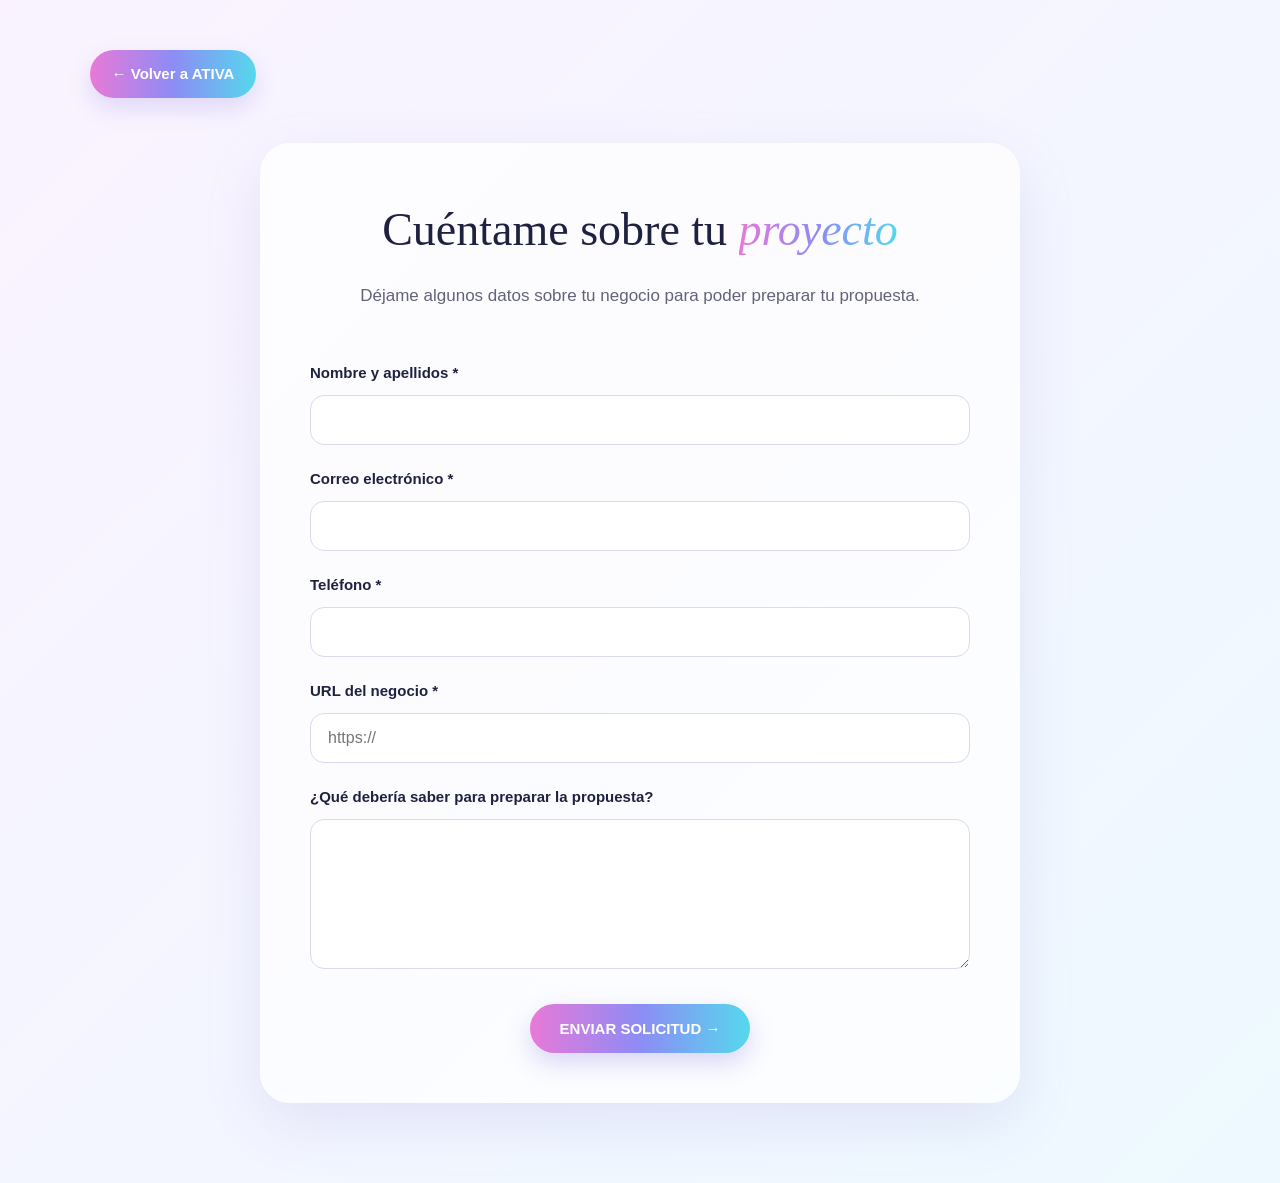
==== contacto.html @ 7340d3f2 "Add files via upload" ====
<!DOCTYPE html>
<html lang="es">
<head>
    <meta charset="UTF-8">
    <meta name="viewport" content="width=device-width, initial-scale=1.0">
    <title>Hablemos | ATIVA Digital</title>
    <link rel="stylesheet" href="style.css">
</head>

<body class="pagina-contacto">

    <main class="contacto-pagina">

        <a href="index.html" class="contacto-volver">← Volver a ATIVA</a>

        <div class="contacto-contenedor">

            <h1>Cuéntame sobre tu <span>proyecto</span></h1>

            <p class="contacto-intro">
                Déjame algunos datos sobre tu negocio para poder preparar tu propuesta.
            </p>

            <form
    class="formulario-contacto"
    action="https://formsubmit.co/ativa.digital@outlook.com"
    method="POST"
>

<input type="hidden" name="_subject" value="Nueva solicitud desde ATIVA Digital">
<input
    type="hidden"
    name="_autoresponse"
    value="Hola, gracias por contactar con ATIVA Digital. Hemos recibido correctamente tu solicitud. Revisaremos la información que nos has facilitado y nos pondremos en contacto contigo por teléfono lo antes posible. Estamos cuando nos necesitas. Tu negocio es nuestro compromiso."
>

<input type="hidden" name="_next" value="http://127.0.0.1:5500/gracias.html">
<label for="nombre">Nombre y apellidos *</label>
                <input
                    type="text"
                    id="nombre"
                    name="nombre"
                    required
                >

                <label for="email">Correo electrónico *</label>
                <input
                    type="email"
                    id="email"
                    name="email"
                    required
                >

                <label for="telefono">Teléfono *</label>
                <input
                    type="tel"
                    id="telefono"
                    name="telefono"
                    required
                >

                <label for="url">URL del negocio *</label>
                <input
                    type="url"
                    id="url"
                    name="url"
                    placeholder="https://"
                    required
                >

                <label for="mensaje">
                    ¿Qué debería saber para preparar la propuesta?
                </label>
                <textarea
                    id="mensaje"
                    name="mensaje"
                    rows="6"
                ></textarea>

                <button type="submit">ENVIAR SOLICITUD →</button>

            </form>

        </div>

    </main>

</body>
</html>
---- style.css ----
/* =========================
   ESTILOS GENERALES
========================= */

* {
    box-sizing: border-box;
    margin: 0;
    padding: 0;
}

html {
    scroll-behavior: smooth;
    scroll-padding-top: 180px;
}

body {
    font-family: Arial, sans-serif;
    color: #202044;
    background: linear-gradient(135deg, #ffffff 0%, #faf4ff 50%, #eef7ff 100%);
    line-height: 1.6;
}

/* =========================
   CABECERA
========================= */

header {
    display: flex;
    justify-content: space-between;
    align-items: center;
    padding: 25px 7%;
    background: #171936;
    position: sticky;
    top: 0;
    z-index: 100;
    box-shadow: 0 2px 15px rgba(100, 70, 150, 0.08);
}

.logo {
    width: 150px;
    height: auto;
    display: block;
}

nav {
    display: flex;
    gap: 30px;
}

nav a {
    text-decoration: none;
    color: white;
    font-weight: 600;
    transition: 0.3s;
}

nav a:hover {
    color: #d77be0;
}

/* =========================
   INICIO / HERO
========================= */

#inicio {
    min-height: 560px;
    padding: 55px 7%;
    display: flex;
    justify-content: center;
    background:
        radial-gradient(circle at 85% 25%, #eadcff 0%, transparent 28%),
        radial-gradient(circle at 95% 85%, #d9f5ff 0%, transparent 30%),
        linear-gradient(135deg, #fffafc 0%, #faf5ff 55%, #f0faff 100%);
}

.hero-contenido {
    width: 100%;
    max-width: 1250px;
    display: grid;
    grid-template-columns: 1fr 1fr;
    align-items: center;
    gap: 60px;
}

.hero-texto {
    max-width: 650px;
}

#inicio > p:first-child {
    color: #b56bc7;
    font-weight: bold;
    letter-spacing: 2px;
    margin-bottom: 22px;
}

#inicio h2 {
    font-family: Georgia, serif;
    font-size: clamp(42px, 5.2vw, 68px);
    line-height: 1.08;
    max-width: 620px;
    color: #202044;
    margin-bottom: 30px;
}

#inicio .hero-descripcion {
    max-width: 560px;
    font-size: 18px;
    color: #62627a;
    margin-bottom: 30px;
}

/* Espacio reservado para tu fotografía */

.hero-foto {
    position: relative;
    width: 600px;
    height: 520px;
    display: flex;
    align-items: flex-end;
    justify-content: center;
    overflow: visible;
}

/* Mancha degradada de detrás */
.hero-foto::before {
    content: "";
    position: absolute;
    width: 520px;
    height: 420px;
    left: 0;
    top: 35px;

    background: linear-gradient(
        135deg,
        #f6c5ef 0%,
        #d9c8ff 48%,
        #b8e9f5 100%
    );

    border-radius:
        58% 42% 55% 45% /
        48% 55% 45% 52%;

    transform: rotate(-2deg);
    z-index: 0;
}

/* Tu foto */
.hero-foto {
    position: relative;
    width: 600px;
    height: 500px;

    background-image: url("burbuja-ativa-transparente.png");
    background-repeat: no-repeat;
    background-position: calc(50% - 20px) center;
    background-size: contain;

    overflow: visible;
}

.hero-foto::before,
.hero-foto::after {
    content: none;
}

/* Tu foto */
.hero-foto img {
    position: absolute;

    width: 430px;
    height: auto;

    left: 70px;
    bottom: 55px;

    display: block;
    z-index: 2;
    -webkit-mask-image: linear-gradient(
    to bottom,
    black 0%,
    black 85%,
    rgba(0, 0, 0, 0.7) 91%,
    transparent 100%
);

mask-image: linear-gradient(
    to bottom,
    black 0%,
    black 85%,
    rgba(0, 0, 0, 0.7) 91%,
    transparent 100%
);

   -webkit-clip-path: path("M0 0 H430 V500 C390 500 360 510 325 520 C285 532 245 536 205 528 C165 520 135 502 100 500 C65 498 35 508 0 515 Z");
clip-path: path("M0 0 H430 V500 C390 500 360 510 325 520 C285 532 245 536 205 528 C165 520 135 502 100 500 C65 498 35 508 0 515 Z");

}

/* Tu nombre */
.hero-nombre {
    position: absolute;

    right: -20px;
    top: 125px;

    margin: 0;

    font-family: Georgia, serif;
    font-size: 30px;
    font-style: italic;

    color: #5269c8;
    white-space: nowrap;

    z-index: 4;
}

/* Botones */

button, .hero-boton, .boton-hablemos {
    width: fit-content;
    border: none;
    padding: 16px 30px;
    border-radius: 40px;
    background: linear-gradient(90deg, #e879d7, #8d8cf5, #55d8ed);
    color: white;
    font-size: 15px;
    font-weight: bold;
    cursor: pointer;
    box-shadow: 0 10px 25px rgba(120, 100, 220, 0.25);
    transition: 0.3s;
    text-decoration: none;
display: inline-block;
}

button:hover, .hero-boton:hover, .boton-hablemos:hover {
    transform: translateY(-3px);
    box-shadow: 0 15px 30px rgba(120, 100, 220, 0.35);
}

/* =========================
   SECCIONES
========================= */

section {
    padding: 90px 7%;
}

section h2 {
    font-family: Georgia, serif;
    font-size: 45px;
    margin-bottom: 35px;
}

/* =========================
   SERVICIOS
========================= */

#servicios {
    background: white;
}

#servicios h2 {
    text-align: center;
}

#servicios h3 {
    font-size: 21px;
    margin-top: 25px;
    margin-bottom: 8px;
}

#servicios p {
    color: #6b6b80;
    max-width: 700px;
}

/* =========================
   QUIÉNES SOMOS
========================= */

#sobre-mi > .titulo-servicios::after {
    content: "";
    display: block;
    width: 100px;
    height: 4px;
    margin: 10px auto 0;
    border-radius: 10px;
    background: linear-gradient(90deg, #c77dff, #6c63ff);
}


#sobre-mi {
    background: linear-gradient(135deg, #faf3ff, #eef9ff);
}

#sobre-mi p {
    max-width: 750px;
    font-size: 18px;
    color: #62627a;
}

/* =========================
   PORTFOLIO
========================= */

#portfolio {
    background: white;
}

#portfolio p {
    color: #6b6b80;
}

/* =========================
   CONTACTO
========================= */

#contacto {
    text-align: center;
    background: linear-gradient(135deg, #f4e7ff, #e5f8ff);
}

#contacto p {
    color: #62627a;
    margin-bottom: 25px;
}

/* =========================
   RESPONSIVE - MÓVIL
========================= */

@media (max-width: 768px) {

    header {
        flex-direction: column;
        gap: 15px;
        padding: 20px;
    }

    nav {
        gap: 15px;
        flex-wrap: wrap;
        justify-content: center;
    }

    #inicio {
        min-height: 550px;
        padding: 70px 25px;
    }

    #inicio h2 {
        font-size: 50px;
    }

    section {
        padding: 65px 25px;
    }

    section h2 {
        font-size: 38px;
    }
}
/* =========================
   SERVICIOS - TARJETAS
========================= */

#servicios {
    padding: 90px 7%;
}

.servicios-contenido {
    max-width: 1200px;
    margin: 0 auto;
}

.servicios-etiqueta {
    color: #8c78b8;
    font-size: 14px;
    font-weight: 700;
    letter-spacing: 2px;
    margin-bottom: 12px;
}

.servicios-contenido h2 {
    font-size: 42px;
    font-weight: 700;
    line-height: 1.15;
    color: #202044;
    text-align: center;
    letter-spacing: -1px;
    margin: 0 auto 20px;
    max-width: 1000px;
    position: relative;
}

.servicios-contenido h2::after {
    content: "";
    display: block;
    width: 100px;
    height: 4px;
    margin: 18px auto 0;
    border-radius: 10px;
    background: linear-gradient(90deg, #c77dff, #6c63ff);
}

.servicios-intro {
    max-width: 650px;
    color: #66647a;
    margin-bottom: 45px;
}

.servicios-grid {
    display: grid;
    grid-template-columns: repeat(6, 1fr);
    gap: 16px;
}

.servicio-card {
    background: #ffffff;
    border-radius: 18px;
    padding: 20px 16px;
    min-height: 210px;
    box-shadow: 0 8px 22px rgba(80, 60, 120, 0.08);
}

.servicio-icono {
    width: 46px;
    height: 46px;
    border-radius: 14px;
    display: flex;
    align-items: center;
    justify-content: center;
    background: linear-gradient(135deg, #f4dfff, #e5f4ff);
    font-size: 21px;
    margin-bottom: 16px;
    line-height: 1;
}

.servicio-card h3 {
    font-size: 16px;
    line-height: 1.3;
    margin-bottom: 8px;
}

.servicio-card p {
    font-size: 12px;
    line-height: 1.45;
    margin-bottom: 12px;
}

.servicio-flecha {
    font-size: 19px;
}

.servicio-card {
    background: #ffffff;
    border-radius: 24px;
    padding: 30px;
    min-height: 260px;
    box-shadow: 0 10px 30px rgba(80, 60, 120, 0.08);
    border: 1px solid rgba(180, 140, 220, 0.25);
    transition: transform 0.3s ease, box-shadow 0.3s ease;
    position: relative;
}
.servicio-card:hover {
    border-color: transparent;
    background:
        linear-gradient(#ffffff, #ffffff) padding-box,
        linear-gradient(135deg, #f45bb5, #9b7bea, #63c8ef) border-box;
}

.servicio-card:hover {
    transform: translateY(-6px);
    box-shadow: 0 16px 35px rgba(80, 60, 120, 0.14);
}

.servicio-icono {
    width: 58px;
    height: 58px;
    border-radius: 18px;
    display: flex;
    align-items: center;
    justify-content: center;
    background: linear-gradient(135deg, #f7b6dc, #b9a3f5, #9bdff5);
    font-size: 27px;
    color: #6f5aa8;
    margin-bottom: 22px;
    text-shadow: none;
}

.servicio-card h3 {
    color: #202044;
    font-size: 20px;
    margin-bottom: 12px;
}

.servicio-card p {
    color: #706d7d;
    font-size: 15px;
    line-height: 1.6;
    margin-bottom: 20px;
}

.servicio-flecha {
    font-size: 20px;
    color: #8c65c7;
    font-weight: 600;
    display: inline-block;
    transition: transform 0.3s ease, color 0.3s ease;
}

.servicio-card:hover .servicio-flecha {
    transform: translateX(5px);
    color: #d45ac7;
}

/* =========================
   SERVICIOS - MÓVIL
========================= */

@media (max-width: 900px) {
    .servicios-grid {
        grid-template-columns: repeat(3, 1fr);
    }
}

@media (max-width: 600px) {
    .servicios-grid {
        grid-template-columns: 1fr;
    }
}

@media (max-width: 600px) {
    #servicios {
        padding: 70px 6%;
    }

    .servicios-grid {
        grid-template-columns: 1fr;
    }

    .servicios-contenido h2 {
        font-size: 32px;
    }
}

.titulo-servicios {
    text-align: center;
    font-size: 44px;
    font-family: Georgia, serif;
    color: #1f2140;
    font-weight: 500;
    margin-bottom: 25px;
}

.titulo-servicios span {
    font-style: italic;
    background: linear-gradient(90deg, #e879d7, #8d8cf5, #55d8ed);
-webkit-background-clip: text;
-webkit-text-fill-color: transparent;
background-clip: text;
}

#portfolio > .titulo-servicios::after {
    content: "";
    display: block;
    width: 100px;
    height: 4px;
    margin: 10px auto 0;
    border-radius: 10px;
    background: linear-gradient(90deg, #c77dff, #6c63ff);
}

.hero-destacado {
    font-style: italic;
    background: linear-gradient(90deg, #e879d7, #8d8cf5, #55d8ed);
    -webkit-background-clip: text;
    background-clip: text;
    -webkit-text-fill-color: transparent;
    color: transparent;
}

/* ========================================
   QUIÉNES SOMOS - NUEVO DISEÑO
======================================== */

.quienes-bloque {
    max-width: 1200px;
    margin: 0 auto;
    padding: 60px 40px;
    display: flex;
    align-items: center;
    gap: 70px;
}

.quienes-texto {
    width: 52%;
}

.quienes-imagen {
    width: 48%;
}

.quienes-imagen img {
    width: 100%;
    height: auto;
    display: block;
    border-radius: 30px;
}

/* ===== QUIÉNES SOMOS - ESTILO FINAL ===== */

.quienes-bloque-1 {
    max-width: 1280px;
    margin: 0 auto;
    padding: 25px 6%;
    display: flex;
    align-items: flex-start;
    gap: 70px;
}

.quienes-texto {
    flex: 1;
}

.quienes-imagen {
    flex: 1;
}

.quienes-etiqueta {
    font-size: 14px;
    font-weight: 700;
    letter-spacing: 0.5px;
    color: #d45bd8;
    margin-bottom: 18px;
    position: relative;
    display: inline-block;
}

.quienes-etiqueta::after {
    content: "";
    display: inline-block;
    width: 85px;
    height: 2px;
    margin-left: 18px;
    vertical-align: middle;
    background: linear-gradient(90deg, #e879d7, #8d8cf5, #55d8ed);
}

.quienes-titulo {
    font-family: Arial, sans-serif;
    font-size: 34px;
    line-height: 1.35;
    color: #1f2140;
    margin-bottom: 24px;
    font-weight: 700;
}

.quienes-titulo span {
    background: linear-gradient(90deg, #e879d7, #8d8cf5, #55d8ed);
    -webkit-background-clip: text;
    background-clip: text;
    -webkit-text-fill-color: transparent;
    color: transparent;
}

.quienes-texto p {
    font-size: 17px;
    line-height: 1.55;
    color: #272846;
    margin-bottom: 22px;
}

.boton-quienes {
    display: inline-block;
    margin-top: 8px;
    padding: 16px 30px;
    border-radius: 40px;
    background: linear-gradient(90deg, #e879d7, #8d8cf5, #55d8ed);
    color: white;
    text-decoration: none;
    font-size: 16px;
    font-weight: 700;
    box-shadow: 0 10px 25px rgba(120, 100, 220, 0.25);
    transition: 0.3s;
}

.boton-quienes:hover {
    transform: translateY(-3px);
    box-shadow: 0 15px 30px rgba(120, 100, 220, 0.35);
}

.quienes-imagen img {
    width: 100%;
    max-width: 600px;
    height: auto;
    display: block;
    margin: 0 auto;
    border-radius: 30px;
}

@media (max-width: 900px) {
    .quienes-bloque-1 {
        flex-direction: column;
        padding: 50px 6%;
    }

    .quienes-titulo {
        font-size: 42px;
    }

    .quienes-texto,
    .quienes-imagen {
        width: 100%;
    }
}

/* ===== QUIÉNES SOMOS - SEGUNDO BLOQUE ===== */

.quienes-bloque-2 {
    max-width: 1280px;
    margin: -140px auto 0;
    padding: 25px 6%;
    display: flex;
    align-items: flex-start;
    gap: 70px;
}

.quienes-bloque-2 .quienes-imagen {
    width: 48%;
    transform: translateY(25px);
}

.quienes-bloque-2 .quienes-texto {
    width: 52%;
    transform: translateY(-20px);
}

.quienes-bloque-2 .quienes-imagen img {
    width: 100%;
    max-width: 600px;
    height: auto;
    display: block;
    border-radius: 30px;
}

.quienes-cierre {
    width: 88%;
box-sizing: border-box;
margin-left: auto;
margin-right: auto;
    margin-top: 28px;
    padding: 18px 22px;
    border-radius: 22px;
    background: linear-gradient(
        90deg,
        rgba(232, 121, 215, 0.12),
        rgba(141, 140, 245, 0.12),
        rgba(85, 216, 237, 0.12)
    );
}
.quienes-eslogan {
    width: 88%;
    margin: 18px auto 0;
    text-align: center;
}

.quienes-eslogan {
    margin-top: 20px;
    font-family: Georgia, serif;
    font-style: italic;
    font-size: 20px !important;
    background: linear-gradient(90deg, #e879d7, #8d8cf5, #55d8ed);
    -webkit-background-clip: text;
    background-clip: text;
    -webkit-text-fill-color: transparent;
    color: transparent;
}

@media (max-width: 900px) {
    .quienes-bloque-2 {
        flex-direction: column;
        padding: 50px 6%;
    }

    .quienes-bloque-2 .quienes-imagen,
    .quienes-bloque-2 .quienes-texto {
        width: 100%;
    }
}

.quienes-analizamos {
    width: 100%;
    max-width: 1280px;
    margin: 20px auto 0;
    font-size: 17px;
    line-height: 1.55;
}

#sobre-mi > .quienes-analizamos {
    width: 88%;
    max-width: none;
    margin: 5px auto 0;
}

#sobre-mi .quienes-texto,
#sobre-mi .quienes-analizamos,
#sobre-mi .quienes-cierre,
#sobre-mi .quienes-eslogan {
    width: 88%;
    max-width: none;
    margin-left: auto;
    margin-right: auto;
    box-sizing: border-box;
}

#sobre-mi .quienes-texto p,
#sobre-mi .quienes-analizamos {
    text-align: justify;
}

/* =========================
   PÁGINA DE CONTACTO ATIVA
========================= */

.pagina-contacto {
    margin: 0;
    min-height: 100vh;
    font-family: Arial, sans-serif;
    color: #1f2140;
    background: linear-gradient(135deg, #faf3ff, #eef9ff);
}

.contacto-pagina {
    min-height: 100vh;
    padding: 50px 7% 80px;
    box-sizing: border-box;
}

.contacto-volver {
    display: inline-block;
    margin-bottom: 45px;
    padding: 12px 22px;
    border-radius: 40px;
    background: linear-gradient(90deg, #e879d7, #8d8cf5, #55d8ed);
    color: white;
    font-size: 15px;
    font-weight: 700;
    text-decoration: none;
    box-shadow: 0 10px 25px rgba(120, 100, 220, 0.20);
    transition: 0.3s;
}

.contacto-volver:hover {
    transform: translateY(-3px);
    box-shadow: 0 15px 30px rgba(120, 100, 220, 0.30);
}

.contacto-contenedor {
    width: 90%;
    max-width: 760px;
    margin: 0 auto;
    padding: 50px;
    background: rgba(255, 255, 255, 0.72);
    border-radius: 30px;
    box-shadow: 0 20px 60px rgba(100, 80, 180, 0.12);
}

.contacto-contenedor h1 {
    margin: 0 0 15px;
    text-align: center;
    font-family: Georgia, serif;
    font-size: 46px;
    font-weight: 500;
    color: #1f2140;
}

.contacto-contenedor h1 span {
    font-style: italic;
    background: linear-gradient(90deg, #e879d7, #8d8cf5, #55d8ed);
    -webkit-background-clip: text;
    background-clip: text;
    -webkit-text-fill-color: transparent;
}

.contacto-intro {
    max-width: 600px;
    margin: 0 auto 40px;
    text-align: center;
    font-size: 17px;
    line-height: 1.6;
    color: #62627a;
}

.formulario-contacto {
    display: flex;
    flex-direction: column;
    gap: 10px;
}

.formulario-contacto label {
    margin-top: 12px;
    font-size: 15px;
    font-weight: 700;
    color: #1f2140;
}

.formulario-contacto input,
.formulario-contacto textarea {
    width: 100%;
    box-sizing: border-box;
    padding: 15px 17px;
    font-family: Arial, sans-serif;
    font-size: 16px;
    color: #1f2140;
    background: white;
    border: 1px solid #ddd8ee;
    border-radius: 14px;
    outline: none;
    transition: 0.3s;
}

.formulario-contacto textarea {
    resize: vertical;
    min-height: 150px;
}

.formulario-contacto input:focus,
.formulario-contacto textarea:focus {
    border-color: #8d8cf5;
    box-shadow: 0 0 0 4px rgba(141, 140, 245, 0.12);
}

.formulario-contacto button {
    align-self: center;
    margin-top: 25px;
}

@media (max-width: 600px) {

    .contacto-pagina {
        padding: 25px 18px 50px;
    }

    .contacto-volver {
        margin-bottom: 25px;
        padding: 10px 18px;
        font-size: 14px;
    }

    .contacto-contenedor {
        width: 100%;
        padding: 28px 20px;
        border-radius: 22px;
    }

    .contacto-contenedor h1 {
        font-size: 34px;
        line-height: 1.15;
    }

    .contacto-intro {
        font-size: 15px;
        margin-bottom: 28px;
    }

    .formulario-contacto input,
    .formulario-contacto textarea {
        font-size: 16px;
        padding: 14px;
    }

    .formulario-contacto button {
        width: 100%;
        text-align: center;
    }
}

/* =========================
   PÁGINA DE GRACIAS ATIVA
========================= */

.pagina-gracias {
    margin: 0;
    min-height: 100vh;
    font-family: Arial, sans-serif;
    color: #1f2140;
    background: linear-gradient(135deg, #faf3ff, #eef9ff);
}

.gracias-pagina {
    min-height: 100vh;
    display: flex;
    align-items: center;
    justify-content: center;
    padding: 40px 7%;
    box-sizing: border-box;
}

.gracias-contenedor {
    width: 90%;
    max-width: 760px;
    padding: 60px 50px;
    text-align: center;
    background: rgba(255, 255, 255, 0.72);
    border-radius: 30px;
    box-shadow: 0 20px 60px rgba(100, 80, 180, 0.12);
}

.gracias-icono {
    font-size: 38px;
    margin-bottom: 20px;
    color: #8d8cf5;
}

.gracias-contenedor h1 {
    margin: 0 0 20px;
    font-family: Georgia, serif;
    font-size: 46px;
    font-weight: 500;
    color: #1f2140;
}

.gracias-contenedor h1 span {
    font-style: italic;
    background: linear-gradient(90deg, #e879d7, #8d8cf5, #55d8ed);
    -webkit-background-clip: text;
    background-clip: text;
    -webkit-text-fill-color: transparent;
}

.gracias-contenedor p {
    max-width: 620px;
    margin: 0 auto 18px;
    font-size: 17px;
    line-height: 1.7;
    color: #62627a;
}

.gracias-destacado {
    margin-top: 25px !important;
    margin-bottom: 35px !important;
    font-family: Georgia, serif;
    font-style: italic;
    font-size: 20px !important;
    color: #1f2140 !important;
}

@media (max-width: 600px) {

    .gracias-pagina {
        padding: 25px 18px;
    }

    .gracias-contenedor {
        width: 100%;
        padding: 40px 22px;
        border-radius: 22px;
    }

    .gracias-contenedor h1 {
        font-size: 34px;
        line-height: 1.15;
    }

    .gracias-contenedor p {
        font-size: 15px;
    }

    .gracias-destacado {
        font-size: 18px !important;
    }

    .gracias-contenedor .boton-hablemos {
        width: 100%;
        box-sizing: border-box;
        text-align: center;
    }
}

.menu-servicios {
    position: relative;
    display: inline-block;
}

.servicios-link {
    display: inline-flex;
    align-items: center;
    gap: 6px;
}

.submenu-servicios {
    display: none !important;
    position: absolute;
    top: 100%;
    left: 50%;
    transform: translateX(-50%);
    min-width: 205px;
    background: #0d1b2a;
    border-radius: 12px;
    padding: 12px 0;
    box-shadow: 0 12px 30px rgba(0, 0, 0, 0.18);
    z-index: 9999;
}

.submenu-servicios a {
    display: block;
    padding: 9px 16px;
    color: white;
    text-decoration: none;
    white-space: nowrap;
}

.submenu-servicios a:hover {
    background: rgba(255, 255, 255, 0.08);
}

.menu-servicios:hover .submenu-servicios {
    display: block !important;
}
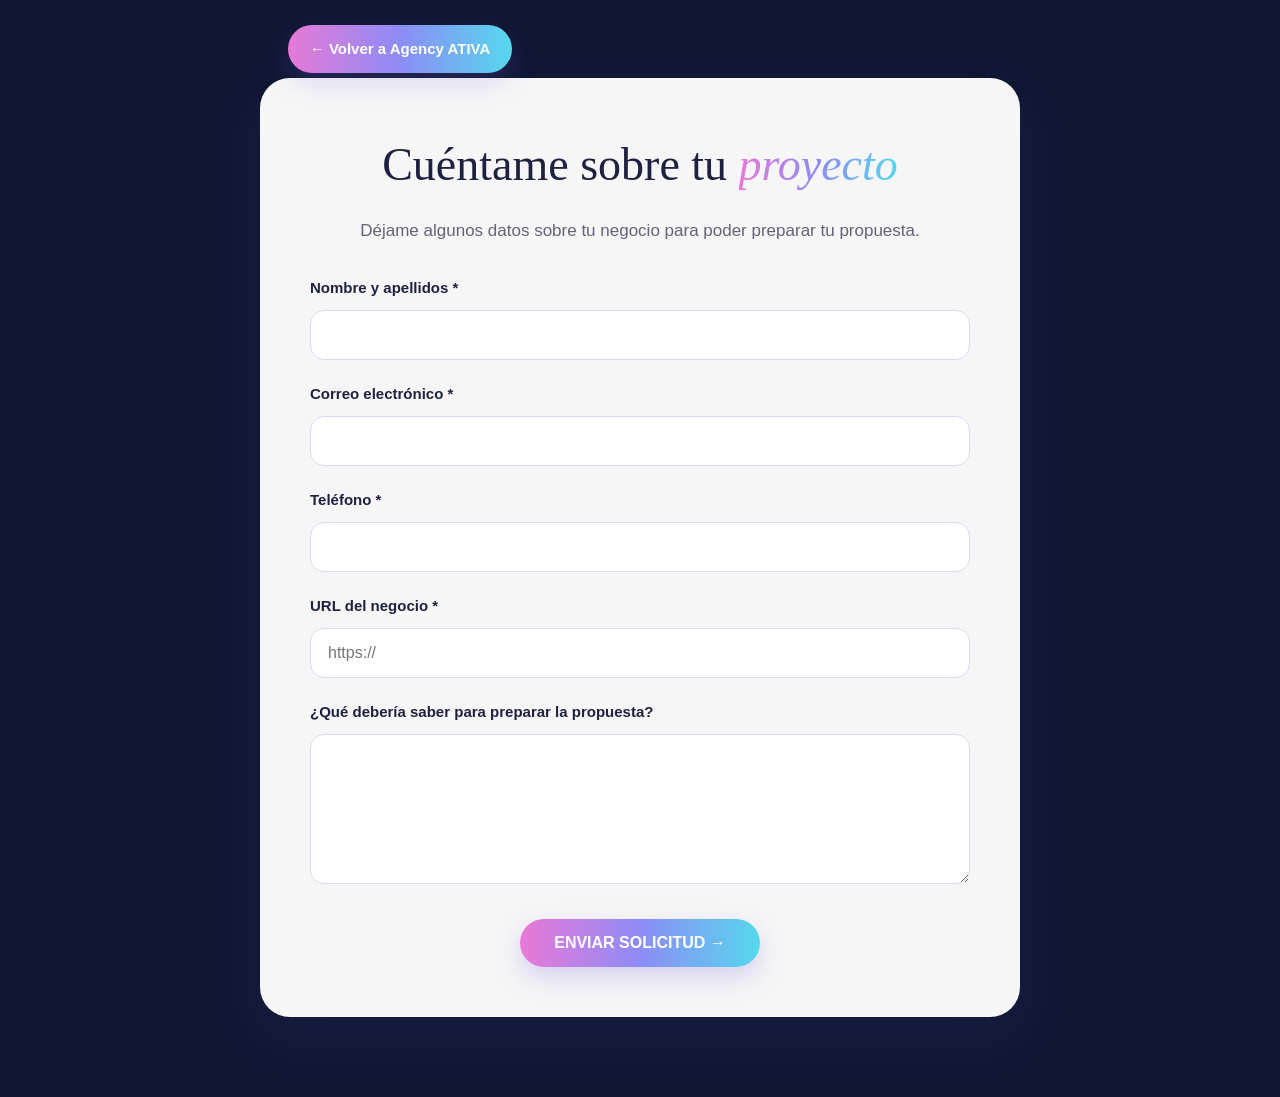
==== commit 6b99a1f2: "Add files via upload" ====
--- a/contacto.html
+++ b/contacto.html
@@ -12,7 +12,7 @@
 
     <main class="contacto-pagina">
 
-        <a href="index.html" class="contacto-volver">← Volver a ATIVA</a>
+        <a href="index.html" class="contacto-volver">← Volver a Agency ATIVA</a>
 
         <div class="contacto-contenedor">
 
@@ -24,19 +24,20 @@
 
             <form
     class="formulario-contacto"
-    action="https://formsubmit.co/ativa.digital@outlook.com"
+    action="https://formsubmit.co/yolanda@agencyativa.com"
     method="POST"
 >
 
-<input type="hidden" name="_subject" value="Nueva solicitud desde ATIVA Digital">
+<input type="hidden" name="_subject" value="Nueva solicitud desde Agency ATIVA">
 <input
     type="hidden"
     name="_autoresponse"
-    value="Hola, gracias por contactar con ATIVA Digital. Hemos recibido correctamente tu solicitud. Revisaremos la información que nos has facilitado y nos pondremos en contacto contigo por teléfono lo antes posible. Estamos cuando nos necesitas. Tu negocio es nuestro compromiso."
+    value="Hemos recibido tu solicitud 💜 Hola 👋🏼 Gracias por contactar con Agency ATIVA. Revisaremos tu solicitud y nos pondremos en contacto contigo lo antes posible. Estamos cuando nos necesitas. Tu negocio es nuestro compromiso. — Yolanda Flores | Agency ATIVA"
 >
 
-<input type="hidden" name="_next" value="http://127.0.0.1:5500/gracias.html">
-<label for="nombre">Nombre y apellidos *</label>
+<input type="hidden" name="_next" value="https://agencyativa.com/gracias.html">
+
+                <label for="nombre">Nombre y apellidos *</label>
                 <input
                     type="text"
                     id="nombre"
--- a/style.css
+++ b/style.css
@@ -63,7 +63,7 @@
 ========================= */
 
 #inicio {
-    min-height: 560px;
+    min-height: 550px;
     padding: 55px 7%;
     display: flex;
     justify-content: center;
@@ -80,6 +80,11 @@
     grid-template-columns: 1fr 1fr;
     align-items: center;
     gap: 60px;
+}
+
+.hero-boton {
+    grid-column: 1;
+    margin-top: -85px;
 }
 
 .hero-texto {
@@ -168,7 +173,7 @@
 .hero-foto img {
     position: absolute;
 
-    width: 430px;
+    width: 380px;
     height: auto;
 
     left: 70px;
@@ -201,8 +206,8 @@
 .hero-nombre {
     position: absolute;
 
-    right: -20px;
-    top: 125px;
+    right: 10px;
+    top: 145px;
 
     margin: 0;
 
@@ -221,11 +226,11 @@
 button, .hero-boton, .boton-hablemos {
     width: fit-content;
     border: none;
-    padding: 16px 30px;
+    padding: 15px 34px;
     border-radius: 40px;
     background: linear-gradient(90deg, #e879d7, #8d8cf5, #55d8ed);
     color: white;
-    font-size: 15px;
+    font-size: 16px;
     font-weight: bold;
     cursor: pointer;
     box-shadow: 0 10px 25px rgba(120, 100, 220, 0.25);
@@ -293,6 +298,7 @@
 
 #sobre-mi {
     background: linear-gradient(135deg, #faf3ff, #eef9ff);
+    padding-top: 55px;
 }
 
 #sobre-mi p {
@@ -302,30 +308,42 @@
 }
 
 /* =========================
-   PORTFOLIO
-========================= */
-
-#portfolio {
-    background: white;
-}
-
-#portfolio p {
-    color: #6b6b80;
-}
-
-/* =========================
    CONTACTO
 ========================= */
 
 #contacto {
     text-align: center;
     background: linear-gradient(135deg, #f4e7ff, #e5f8ff);
+    padding-top: 35px;
 }
 
 #contacto p {
     color: #62627a;
     margin-bottom: 25px;
 }
+
+.contacto-rapido {
+    margin-top: 40px;
+    display: flex;
+    justify-content: center;
+    gap: 22px;
+}
+
+.contacto-rapido img {
+    width: 58px;
+    height: 58px;
+    object-fit: contain;
+    display: block;
+}
+
+.contacto-rapido img {
+    transition: transform 0.25s ease;
+}
+
+.contacto-rapido a:hover img {
+    transform: scale(1.08);
+}
+
 
 /* =========================
    RESPONSIVE - MÓVIL
@@ -339,20 +357,61 @@
         padding: 20px;
     }
 
-    nav {
-        gap: 15px;
-        flex-wrap: wrap;
-        justify-content: center;
-    }
+ nav {
+    gap: 8px 14px;
+    flex-wrap: wrap;
+    justify-content: center;
+    font-size: 14px;
+}
+
 
     #inicio {
         min-height: 550px;
-        padding: 70px 25px;
-    }
-
-    #inicio h2 {
-        font-size: 50px;
-    }
+        padding: 70px 25px 35px;
+    }
+
+   #inicio h2 {
+    font-size: 38px;
+    width: calc(100% + 30px);
+    max-width: none;
+    margin-left: -15px;
+    margin-right: -15px;
+    margin-bottom: 20px;
+    text-align: center;
+    line-height: 1.08;
+}
+
+#inicio .hero-contenido {
+    display: flex;
+    flex-direction: column;
+    align-items: center;
+}
+
+    .hero-nombre {
+    right: auto;
+    top: 280px;
+    left: 50%;
+    transform: translateX(-50%);
+    font-size: 22px;
+}
+
+    .hero-foto {
+    width: 100%;
+    height: 300px;
+    margin-top: -70px;
+}
+
+.hero-foto img {
+    width: 240px;
+    left: 50%;
+    transform: translateX(-50%);
+    bottom: 35px;
+}
+
+.hero-boton {
+    margin-top: -5px;
+    order: 4;
+}
 
     section {
         padding: 65px 25px;
@@ -361,13 +420,48 @@
     section h2 {
         font-size: 38px;
     }
+
+/* QUIENES SOMOS - MOVIL */
+
+#sobre-mi {
+    padding: 35px 25px;
+}
+
+#sobre-mi .quienes-bloque {
+    display: flex;
+    flex-direction: column;
+    gap: 10px;
+    padding: 15px 0;
+}
+
+#sobre-mi .quienes-texto {
+    width: 100%;
+}
+
+#sobre-mi .quienes-imagen {
+    width: 75%;
+    margin: 10px 0;
+    margin-left: auto;
+    margin-right: auto;
+}
+
+#sobre-mi .quienes-imagen img {
+    width: 100%;
+    height: auto;
+    display: block;
+}
+
+#sobre-mi .quienes-analizamos {
+    margin: 25px 0;
+}
+
 }
 /* =========================
    SERVICIOS - TARJETAS
 ========================= */
 
 #servicios {
-    padding: 90px 7%;
+    padding: 35px 7% 70px;
 }
 
 .servicios-contenido {
@@ -420,8 +514,8 @@
 .servicio-card {
     background: #ffffff;
     border-radius: 18px;
-    padding: 20px 16px;
-    min-height: 210px;
+    padding: 14px 16px;
+    min-height: 100px;
     box-shadow: 0 8px 22px rgba(80, 60, 120, 0.08);
 }
 
@@ -551,8 +645,9 @@
     font-size: 44px;
     font-family: Georgia, serif;
     color: #1f2140;
-    font-weight: 500;
+    font-weight: 400;
     margin-bottom: 25px;
+    transform: translateY(-20px);
 }
 
 .titulo-servicios span {
@@ -619,6 +714,7 @@
     display: flex;
     align-items: flex-start;
     gap: 70px;
+    transform: translateY(-25px);
 }
 
 .quienes-texto {
@@ -627,6 +723,7 @@
 
 .quienes-imagen {
     flex: 1;
+    transform: translateY(15px);
 }
 
 .quienes-etiqueta {
@@ -721,7 +818,7 @@
 
 .quienes-bloque-2 {
     max-width: 1280px;
-    margin: -140px auto 0;
+    margin: auto 0;
     padding: 25px 6%;
     display: flex;
     align-items: flex-start;
@@ -730,7 +827,7 @@
 
 .quienes-bloque-2 .quienes-imagen {
     width: 48%;
-    transform: translateY(25px);
+    transform: translateY(-20px);
 }
 
 .quienes-bloque-2 .quienes-texto {
@@ -751,8 +848,9 @@
 box-sizing: border-box;
 margin-left: auto;
 margin-right: auto;
-    margin-top: 28px;
+    margin-top: 10px;
     padding: 18px 22px;
+    text-align: center;
     border-radius: 22px;
     background: linear-gradient(
         90deg,
@@ -802,7 +900,8 @@
 #sobre-mi > .quienes-analizamos {
     width: 88%;
     max-width: none;
-    margin: 5px auto 0;
+    margin: 18px auto 0;
+    transform: translateY(-30px);
 }
 
 #sobre-mi .quienes-texto,
@@ -830,18 +929,19 @@
     min-height: 100vh;
     font-family: Arial, sans-serif;
     color: #1f2140;
-    background: linear-gradient(135deg, #faf3ff, #eef9ff);
+    background: #0f1733;
 }
 
 .contacto-pagina {
     min-height: 100vh;
-    padding: 50px 7% 80px;
+    padding: 25px 7% 80px;
     box-sizing: border-box;
 }
 
 .contacto-volver {
     display: inline-block;
-    margin-bottom: 45px;
+    margin-left: 18%;
+    margin-bottom: 5px;
     padding: 12px 22px;
     border-radius: 40px;
     background: linear-gradient(90deg, #e879d7, #8d8cf5, #55d8ed);
@@ -863,7 +963,7 @@
     max-width: 760px;
     margin: 0 auto;
     padding: 50px;
-    background: rgba(255, 255, 255, 0.72);
+    background: rgba(255, 255, 255, 0.96);
     border-radius: 30px;
     box-shadow: 0 20px 60px rgba(100, 80, 180, 0.12);
 }
@@ -887,7 +987,7 @@
 
 .contacto-intro {
     max-width: 600px;
-    margin: 0 auto 40px;
+    margin: 0 auto 20px;
     text-align: center;
     font-size: 17px;
     line-height: 1.6;
@@ -941,7 +1041,7 @@
 @media (max-width: 600px) {
 
     .contacto-pagina {
-        padding: 25px 18px 50px;
+        padding: 18px 14px 40px;
     }
 
     .contacto-volver {
@@ -957,7 +1057,7 @@
     }
 
     .contacto-contenedor h1 {
-        font-size: 34px;
+        font-size: 30px;
         line-height: 1.15;
     }
 
@@ -987,7 +1087,7 @@
     min-height: 100vh;
     font-family: Arial, sans-serif;
     color: #1f2140;
-    background: linear-gradient(135deg, #faf3ff, #eef9ff);
+    background: #0f1733;
 }
 
 .gracias-pagina {
@@ -1001,24 +1101,24 @@
 
 .gracias-contenedor {
     width: 90%;
-    max-width: 760px;
-    padding: 60px 50px;
+    max-width: 900px;
+    padding: 45px 50px;
     text-align: center;
-    background: rgba(255, 255, 255, 0.72);
+    background: rgba(255, 255, 255, 0.96);
     border-radius: 30px;
     box-shadow: 0 20px 60px rgba(100, 80, 180, 0.12);
 }
 
 .gracias-icono {
     font-size: 38px;
-    margin-bottom: 20px;
+    margin-bottom: 10px;
     color: #8d8cf5;
 }
 
 .gracias-contenedor h1 {
     margin: 0 0 20px;
     font-family: Georgia, serif;
-    font-size: 46px;
+    font-size: 40px;
     font-weight: 500;
     color: #1f2140;
 }
@@ -1056,12 +1156,12 @@
 
     .gracias-contenedor {
         width: 100%;
-        padding: 40px 22px;
+        padding: 30px 22px;
         border-radius: 22px;
     }
 
     .gracias-contenedor h1 {
-        font-size: 34px;
+        font-size: 30px;
         line-height: 1.15;
     }
 
@@ -1074,7 +1174,8 @@
     }
 
     .gracias-contenedor .boton-hablemos {
-        width: 100%;
+        width: auto;
+        padding: 14px 28px;
         box-sizing: border-box;
         text-align: center;
     }
@@ -1119,4 +1220,499 @@
 
 .menu-servicios:hover .submenu-servicios {
     display: block !important;
-}+}
+
+/* =========================
+   ASÍ TRABAJAMOS EN ATIVA
+========================= */
+
+#como-trabajamos {
+    padding: 30px 6% 80px;
+    background: linear-gradient(135deg, #faf7ff, #eef9ff);
+}
+
+.titulo-metodo {
+    text-align: center;
+    font-family: Georgia, serif;
+    font-size: 44px;
+    font-weight: 500;
+    color: #1f2140;
+    margin-bottom: 12px;
+    transform: translateY(-20px);
+}
+
+.titulo-metodo::after {
+    content: "";
+    display: block;
+    width: 100px;
+    height: 4px;
+    margin: 10px auto 0;
+    border-radius: 10px;
+    background: linear-gradient(90deg, #c77dff, #6c63ff);
+}
+
+.titulo-metodo span {
+    font-style: italic;
+    background: linear-gradient(90deg, #e879d7, #8d8cf5, #55d8ed);
+    -webkit-background-clip: text;
+    -webkit-text-fill-color: transparent;
+    background-clip: text;
+}
+
+.subtitulo-metodo {
+    text-align: center;
+    font-size: 18px;
+    color: #62627a;
+    margin-bottom: 45px;
+}
+
+.metodo-grid {
+    max-width: 1180px;
+    margin: 0 auto;
+    display: grid;
+    grid-template-columns: repeat(2, 1fr);
+    gap: 18px;
+    transform: translateY(-10px);
+}
+
+.metodo-card {
+    background: rgba(255,255,255,0.82);
+    border: 1px solid rgba(141, 140, 245, 0.18);
+    border-radius: 24px;
+    padding: 22px 28px;
+    box-shadow: 0 12px 35px rgba(31, 33, 64, 0.07);
+
+    display: grid;
+grid-template-columns: auto 1fr;
+column-gap: 18px;
+align-items: center;
+}
+
+.metodo-numero {
+    display: inline-block;
+    font-family: Georgia, serif;
+    font-size: 36px;
+    font-weight: 700;
+    margin-bottom: 12px;
+    grid-column: 1;
+    margin-bottom: 0;
+    background: linear-gradient(90deg, #e879d7, #8d8cf5, #55d8ed);
+    -webkit-background-clip: text;
+    -webkit-text-fill-color: transparent;
+    background-clip: text;
+}
+
+.metodo-card h3 {
+    font-size: 24px;
+    color: #1f2140;
+    grid-column: 2;
+    margin-bottom: 0;
+}
+
+.metodo-card p {
+    font-size: 17px;
+    line-height: 1.6;
+    color: #62627a;
+    grid-column: 1 / -1;
+    margin-top: 8px;
+}
+
+.metodo-cta {
+    max-width: 1180px;
+    margin: 14px auto 0;
+    text-align: center;
+    padding: 20px;
+    border-radius: 24px;
+    background: linear-gradient(
+        90deg,
+        rgba(232,121,215,0.18),
+        rgba(141,140,245,0.18),
+        rgba(85,216,237,0.18)
+    );
+}
+
+.metodo-cta h3 {
+    font-size: 24px;
+    color: #1f2140;
+    margin-bottom: 12px;
+}
+
+.metodo-cta a {
+    display: inline-block;
+    padding: 12px 28px;
+    border-radius: 999px;
+    text-decoration: none;
+    font-weight: 700;
+    color: white;
+    background: linear-gradient(90deg, #e879d7, #8d8cf5, #55d8ed);
+}
+
+@media (max-width: 900px) {
+    .metodo-grid {
+        grid-template-columns: 1fr;
+    }
+
+    .titulo-metodo {
+        font-size: 34px;
+    }
+}
+
+/* =========================
+   RESULTADOS
+========================= */
+
+#resultados {
+    background: #0f1733;
+    padding: 70px 7%;
+    color: white;
+}
+
+.titulo-resultados {
+    text-align: center;
+    font-family: Georgia, serif;
+    font-size: 44px;
+    font-weight: 400;
+    color: white;
+    margin-bottom: 35px;
+}
+
+.titulo-resultados span {
+    background: linear-gradient(
+        90deg,
+        #e879d7,
+        #8d8cf5,
+        #55d8ed
+    );
+
+    -webkit-background-clip: text;
+    -webkit-text-fill-color: transparent;
+    background-clip: text;
+}
+
+.resultados-grid {
+    max-width: 1100px;
+    margin: 0 auto;
+    display: grid;
+    grid-template-columns: repeat(3, 1fr);
+    gap: 30px;
+    text-align: center;
+}
+
+.resultado-numero {
+    font-family: Georgia, serif;
+    font-size: 64px;
+    font-weight: 700;
+    line-height: 1;
+    margin-bottom: 18px;
+
+    background: linear-gradient(
+        90deg,
+        #e879d7,
+        #8d8cf5,
+        #55d8ed
+    );
+
+    -webkit-background-clip: text;
+    -webkit-text-fill-color: transparent;
+    background-clip: text;
+}
+
+/* SERVICIOS MÓVIL - TARJETAS COMPACTAS */
+@media (max-width: 600px) {
+
+    .servicio-card {
+        display: grid;
+        grid-template-columns: 46px 1fr;
+        column-gap: 12px;
+        row-gap: 2px;
+        align-items: center;
+        padding: 10px 16px;
+        min-height: 0;
+    }
+
+    .servicio-icono {
+        grid-column: 1;
+        grid-row: 1;
+        width: 46px;
+        height: 46px;
+        margin-bottom: 0;
+    }
+
+    .servicio-card h3 {
+        grid-column: 2;
+        grid-row: 1;
+        margin: 0;
+    }
+
+    .servicio-card p {
+        grid-column: 1 / -1;
+        grid-row: 2;
+        margin: 4px 0 0;
+    }
+}
+
+/* ASÍ TRABAJAMOS - MÓVIL COMPACTO */
+@media (max-width: 600px) {
+
+    .metodo-grid {
+        gap: 12px;
+    }
+
+    .metodo-card {
+        padding: 14px 16px;
+        grid-template-columns: 46px 1fr;
+        column-gap: 12px;
+    }
+
+    .metodo-numero {
+        font-size: 30px;
+        margin-bottom: 0;
+    }
+
+    .metodo-card h3 {
+        font-size: 21px;
+        margin-bottom: 0;
+    }
+
+    .metodo-card p {
+        font-size: 15px;
+        line-height: 1.45;
+        margin-top: 5px;
+    }
+}
+
+@media (max-width: 600px) {
+
+    .metodo-cta {
+        padding: 14px 16px;
+        margin-top: 12px;
+        border-radius: 20px;
+    }
+
+    .metodo-cta h3 {
+        font-size: 21px;
+        line-height: 1.3;
+        margin-bottom: 12px;
+    }
+
+    .metodo-cta a {
+        padding: 10px 24px;
+        font-size: 15px;
+    }
+}
+
+#como-trabajamos {
+    padding-bottom: 35px;
+}
+
+/* RESULTADOS MÓVIL - MÁS COMPACTOS */
+@media (max-width: 600px) {
+
+  .resultados-grid {
+    gap: 12px;
+  }
+
+  .resultado-numero {
+    font-size: 46px;
+    margin-bottom: 10px;
+  }
+}
+
+/* CONTACTO MÓVIL - MÁS COMPACTO */
+@media (max-width: 600px) {
+    #contacto {
+        padding: 35px 6%;
+    }
+
+    #contacto h2 {
+        font-size: 32px;
+        line-height: 1.2;
+        margin-bottom: 24px;
+    }
+
+    #contacto .boton-hablemos {
+        padding: 10px 24px;
+        font-size: 15px;
+    }
+
+    #contacto .contacto-rapido {
+        margin-top: 24px;
+        gap: 14px;
+    }
+}
+
+/* =========================
+   FOOTER LEGAL
+========================= */
+
+.footer-legal {
+    background: #0f1733;
+    color: white;
+    text-align: center;
+    padding: 28px 20px;
+    font-family: Arial, sans-serif;
+}
+
+.footer-legal p {
+    margin: 0 0 12px;
+    font-size: 14px;
+}
+
+.footer-legal-enlaces {
+    display: flex;
+    justify-content: center;
+    gap: 22px;
+    flex-wrap: wrap;
+}
+
+.footer-legal-enlaces a {
+    color: white;
+    text-decoration: none;
+    font-size: 13px;
+}
+
+.footer-legal-enlaces a:hover {
+    text-decoration: underline;
+}
+
+/* =========================
+   PÁGINAS LEGALES
+========================= */
+
+.pagina-legal {
+    margin: 0;
+    min-height: 100vh;
+    background: #0f1733;
+    font-family: Arial, sans-serif;
+    color: #1f2140;
+}
+
+.legal-pagina {
+    min-height: 100vh;
+    padding: 60px 7%;
+    box-sizing: border-box;
+}
+
+.legal-contenedor {
+    width: 90%;
+    max-width: 900px;
+    margin: 0 auto;
+    background: rgba(255, 255, 255, 0.96);
+    border-radius: 30px;
+    padding: 50px 60px 25px;
+    box-sizing: border-box;
+}
+
+.legal-volver {
+    display: inline-block;
+    margin-bottom: 30px;
+    color: #8d8cf5;
+    text-decoration: none;
+    font-weight: 600;
+}
+
+.legal-contenedor h1 {
+    font-family: Georgia, serif;
+    font-size: 48px;
+    margin: 0 0 35px;
+    color: #1f2140;
+}
+
+.legal-contenedor h2 {
+    font-size: 20px;
+    margin: 30px 0 10px;
+    color: #1f2140;
+}
+
+.legal-contenedor p {
+    font-size: 16px;
+    line-height: 1.7;
+    margin: 0 0 18px;
+}
+
+/* PÁGINAS LEGALES - MÓVIL */
+@media (max-width: 600px) {
+    .legal-pagina {
+        padding: 25px 5%;
+    }
+
+    .legal-contenedor {
+        width: 100%;
+        padding: 30px 22px;
+        border-radius: 20px;
+    }
+
+    .legal-contenedor h1 {
+        font-size: 30px;
+    }
+
+    .legal-contenedor h2 {
+        font-size: 18px;
+    }
+
+    .legal-contenedor p {
+        font-size: 15px;
+    }
+}
+
+/* BOTÓN VOLVER - PÁGINAS LEGALES */
+
+.legal-volver {
+    display: inline-block;
+    padding: 10px 22px;
+    border-radius: 999px;
+    background: linear-gradient(90deg, #ec5ac8, #a56de2, #55cfe3);
+    color: white;
+    text-decoration: none;
+    font-weight: 600;
+    font-size: 14px;
+    transition: transform 0.2s ease;
+}
+
+.legal-volver:hover {
+    transform: translateY(-2px);
+}
+
+/* TÍTULO PÁGINAS LEGALES - ESTILO ATIVA */
+
+.legal-contenedor h1 {
+    font-family: Georgia, serif;
+    font-size: 52px;
+    font-weight: 600;
+    line-height: 1.1;
+    margin: 5px 0 35px;
+    color: #1f2140;
+    text-align: center;
+}
+
+.legal-contenedor h1 span {
+    font-style: italic;
+    display: inline-block;
+    background: linear-gradient(90deg, #ec5ac8, #a56de2, #55cfe3);
+    -webkit-background-clip: text;
+    -webkit-text-fill-color: transparent;
+    background-clip: text;
+    color: transparent;
+}
+
+/* TÍTULOS DE LOS APARTADOS LEGALES */
+.legal-contenedor h2 {
+    font-size: 20px;
+    font-weight: 700;
+    color: #1f2140;
+    margin-top: 28px;
+    margin-bottom: 10px;
+    padding-bottom: 4px;
+    display: table;
+    position: relative;
+}
+
+.legal-contenedor h2::after {
+    content: "";
+    display: block;
+    width: 100%;
+    height: 2px;
+    margin-top: 1px;
+    border-radius: 10px;
+    background: linear-gradient(90deg, #ec5ac8, #a56de2, #55cfe3);
+}
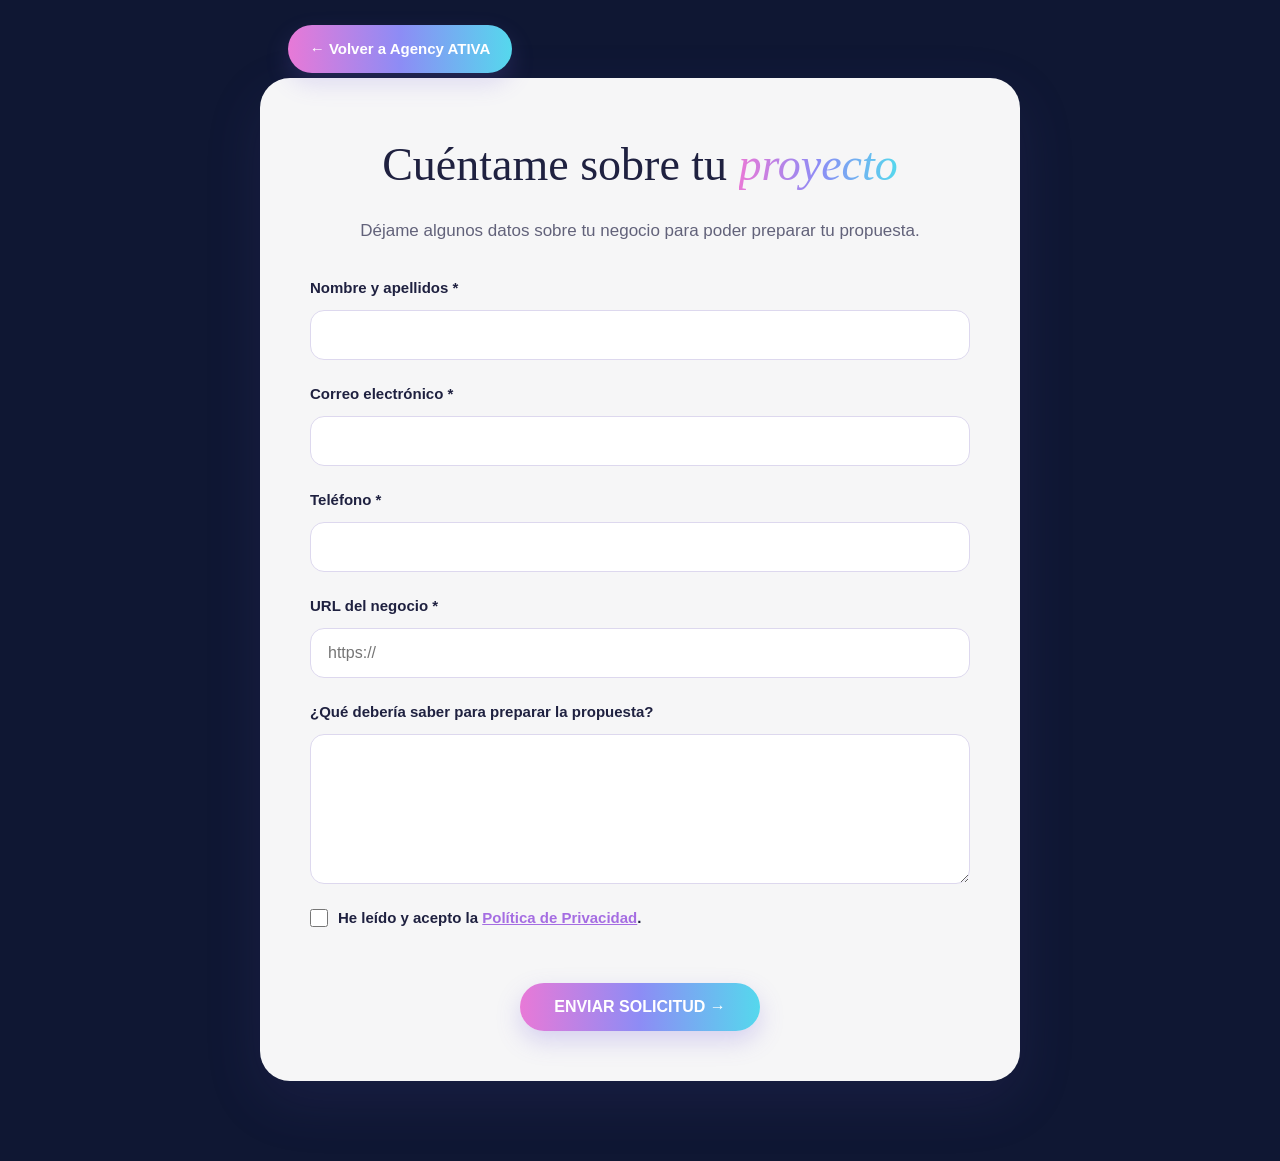
==== commit 2348c233: "Add files via upload" ====
--- a/contacto.html
+++ b/contacto.html
@@ -79,6 +79,11 @@
                     rows="6"
                 ></textarea>
 
+<label class="aceptar-privacidad">
+    <input type="checkbox" name="privacidad" required>
+    <span>He leído y acepto la <a href="politica-privacidad.html" target="_blank">Política de Privacidad</a>.</span>
+</label>
+
                 <button type="submit">ENVIAR SOLICITUD →</button>
 
             </form>
--- a/style.css
+++ b/style.css
@@ -1716,3 +1716,25 @@
     border-radius: 10px;
     background: linear-gradient(90deg, #ec5ac8, #a56de2, #55cfe3);
 }
+
+/* CASILLA POLÍTICA DE PRIVACIDAD */
+.aceptar-privacidad {
+    display: flex;
+    align-items: center;
+    gap: 10px;
+    margin: 12px 0 18px;
+    font-size: 14px;
+}
+
+.aceptar-privacidad input[type="checkbox"] {
+    width: 18px;
+    height: 18px;
+    margin: 0;
+    flex-shrink: 0;
+}
+
+.aceptar-privacidad a {
+    color: #a56de2;
+    font-weight: 600;
+    text-decoration: underline;
+}
